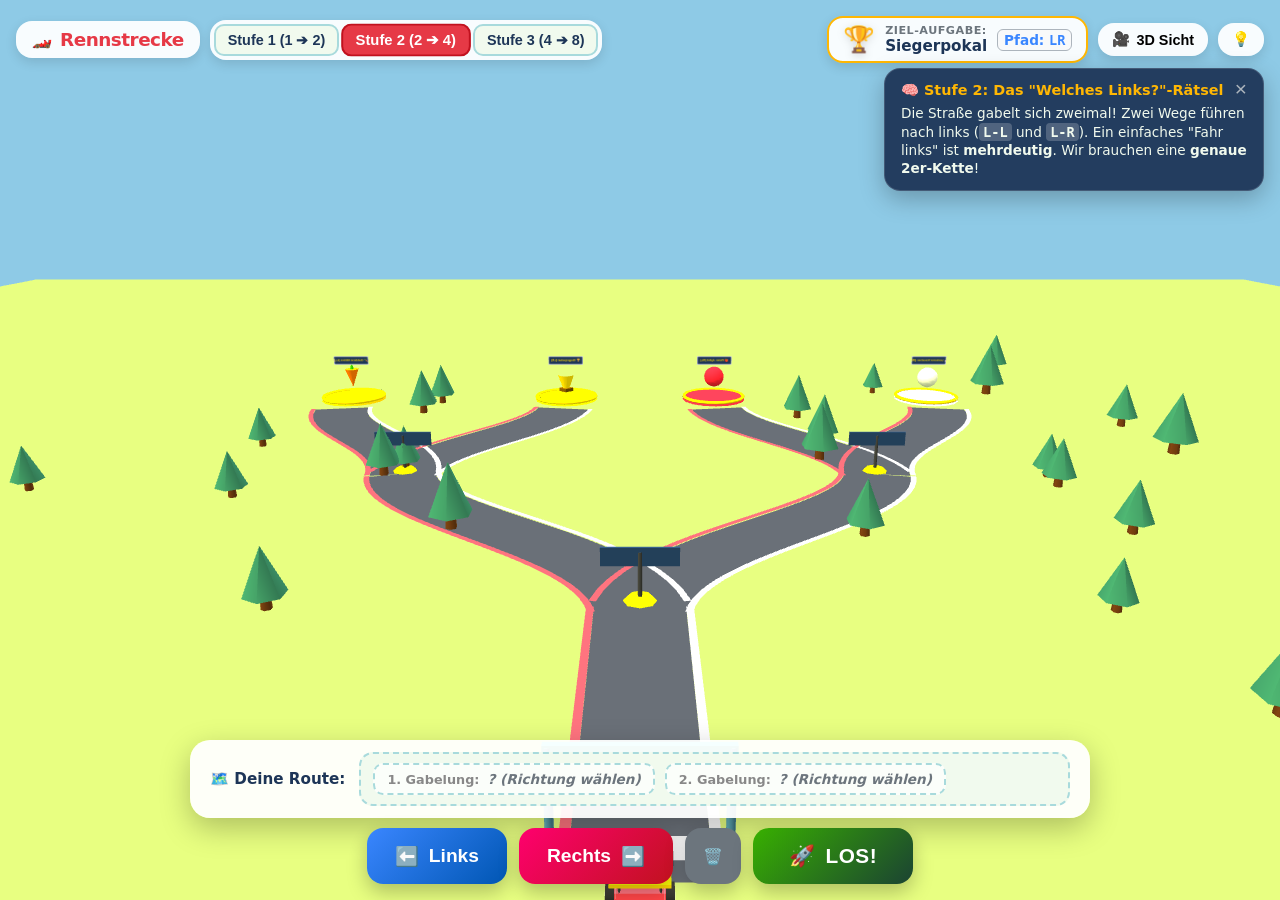
==== Rennstrecke/index.html @ ef8ac9f1 "Initialer Commit: Lernspiele für die Medienpädagogik Sammlung browserbasierter Unterrichtswerkzeuge " ====
<!DOCTYPE html>
<html lang="de">
<head>
  <meta charset="UTF-8">
  <meta name="viewport" content="width=device-width, initial-scale=1.0, maximum-scale=1.0, user-scalable=no">
  <title>Rennstrecke - Klassentier Kart (Medienpädagogik)</title>
  <link rel="stylesheet" href="css/style.css?v=3">
  <!-- Local Three.js r128 for 100% offline & reliable loading -->
  <script src="js/three.min.js"></script>
</head>
<body>

  <!-- Direct WebGL Canvas Element -->
  <canvas id="webgl-canvas"></canvas>

  <!-- HUD & Overlay Controls -->
  <div id="ui-overlay">
    
    <!-- Top Header & Level Bar -->
    <header class="top-bar">
      <div class="top-bar-left">
        <div class="app-title-card interactive">
          <span>🏎️</span>
          <h1>Rennstrecke</h1>
        </div>

        <div class="level-selector interactive">
          <button class="level-btn" data-level="1">Stufe 1 (1 ➔ 2)</button>
          <button class="level-btn active" data-level="2">Stufe 2 (2 ➔ 4)</button>
          <button class="level-btn" data-level="3">Stufe 3 (4 ➔ 8)</button>
        </div>
      </div>

      <div class="top-bar-right">
        <!-- Compact Mission Target Banner -->
        <div id="mission-banner" class="mission-card-compact interactive">
          <!-- Dynamically filled by app.js -->
        </div>

        <button id="btn-toggle-camera" class="camera-toggle-btn interactive" title="Kamera wechseln">
          <span>🎥</span>
          <span id="camera-mode-label">3D Sicht</span>
        </button>

        <button id="btn-toggle-info" class="info-toggle-btn interactive" title="Erklärung ein/ausblenden">
          <span>💡</span>
        </button>
      </div>
    </header>

    <!-- Floating Compact Pedagogical Note (Top-Right / Non-blocking) -->
    <aside id="pedagogical-note" class="pedagogical-box-floating interactive">
      <!-- Educational note / puzzle context -->
    </aside>

    <!-- Bottom Controls & Direction Card Bar -->
    <footer class="bottom-controls">
      
      <!-- Sequence Tray -->
      <div class="sequence-tray interactive">
        <div class="tray-label">🗺️ Deine Route:</div>
        <div id="cards-list" class="cards-container">
          <!-- Dynamically populated card chips -->
        </div>
      </div>

      <!-- Action & Direction Buttons -->
      <div id="card-controls-panel" class="action-buttons interactive">
        <button id="btn-add-left" class="btn-card-add btn-left">
          <span>⬅️</span> Links
        </button>
        <button id="btn-add-right" class="btn-card-add btn-right">
          Rechts <span>➡️</span>
        </button>
        <button id="btn-clear-cards" class="btn-card-add btn-clear" title="Karten löschen">
          <span>🗑️</span>
        </button>
        <button id="btn-start-race" class="btn-card-add btn-start">
          <span>🚀</span> LOS!
        </button>
      </div>

    </footer>

  </div>

  <!-- Feedback / Mission Result Modal -->
  <div id="feedback-modal" class="modal-overlay">
    <div class="modal-card">
      <h2 id="modal-title" class="modal-title">Super gemacht!</h2>
      <div id="modal-msg" class="modal-msg"></div>
      <div class="modal-actions">
        <button id="modal-close-btn" class="modal-btn modal-btn-secondary">Nochmal probieren</button>
        <button id="modal-next-btn" class="modal-btn modal-btn-primary">Nächste Mission 🏁</button>
      </div>
    </div>
  </div>

  <!-- Game Scripts -->
  <script src="js/track.js?v=7"></script>
  <script src="js/car.js?v=7"></script>
  <script src="js/app.js?v=7"></script>
</body>
</html>
---- Rennstrecke/css/style.css ----
/* =========================================================
   RENNSTRECKE - Styling & Responsive Layout
   ========================================================= */

:root {
  --primary-red: #e63946;
  --primary-yellow: #ffb703;
  --primary-blue: #3a86ff;
  --primary-green: #38b000;
  --bg-dark: #1d3557;
  --bg-card: rgba(255, 255, 255, 0.94);
  --text-dark: #2b2d42;
  --border-radius: 16px;
  --font-family: system-ui, -apple-system, BlinkMacSystemFont, 'Segoe UI', Roboto, Helvetica, Arial, sans-serif;
}

* {
  box-sizing: border-box;
  margin: 0;
  padding: 0;
  user-select: none;
  -webkit-user-select: none;
  -webkit-tap-highlight-color: transparent;
}

body, html {
  width: 100%;
  height: 100%;
  overflow: hidden;
  font-family: var(--font-family);
  background-color: #8ecae6;
  color: var(--text-dark);
}

#webgl-canvas {
  position: absolute;
  top: 0;
  left: 0;
  width: 100vw;
  height: 100vh;
  display: block;
  z-index: 0;
}

/* =========================================================
   HUD & OVERLAYS
   ========================================================= */

#ui-overlay {
  position: absolute;
  top: 0;
  left: 0;
  width: 100%;
  height: 100%;
  z-index: 10;
  pointer-events: none;
  display: flex;
  flex-direction: column;
  justify-content: space-between;
  padding: 16px;
}

.interactive {
  pointer-events: auto;
}

/* Top Bar: Title, Level Selector & Target */
.top-bar {
  display: flex;
  justify-content: space-between;
  align-items: center;
  gap: 12px;
  flex-wrap: wrap;
  width: 100%;
}

.top-bar-left, .top-bar-right {
  display: flex;
  align-items: center;
  gap: 10px;
  flex-wrap: wrap;
}

.app-title-card {
  background: var(--bg-card);
  padding: 8px 16px;
  border-radius: var(--border-radius);
  box-shadow: 0 4px 12px rgba(0,0,0,0.12);
  display: flex;
  align-items: center;
  gap: 8px;
}

.app-title-card h1 {
  font-size: 1.15rem;
  font-weight: 800;
  color: var(--primary-red);
  letter-spacing: -0.5px;
}

.level-selector {
  display: flex;
  background: var(--bg-card);
  padding: 4px;
  border-radius: var(--border-radius);
  box-shadow: 0 4px 12px rgba(0,0,0,0.12);
  gap: 4px;
}

.level-btn {
  background: #f1faee;
  border: 2px solid #a8dadc;
  border-radius: 10px;
  padding: 6px 12px;
  font-size: 0.9rem;
  font-weight: 700;
  color: var(--bg-dark);
  cursor: pointer;
  transition: all 0.15s ease;
}

.level-btn:hover {
  background: #e2f0d9;
}

.level-btn.active {
  background: var(--primary-red);
  color: #fff;
  border-color: #c1121f;
  transform: scale(1.03);
}

/* Compact Mission Target Card in Top Bar */
.mission-card-compact {
  background: var(--bg-card);
  border: 2px solid var(--primary-yellow);
  padding: 6px 14px;
  border-radius: var(--border-radius);
  box-shadow: 0 4px 12px rgba(0,0,0,0.12);
  display: flex;
  align-items: center;
  gap: 10px;
}

.mission-icon {
  font-size: 1.6rem;
  line-height: 1;
  filter: drop-shadow(0 2px 4px rgba(0,0,0,0.15));
}

.mission-text {
  display: flex;
  flex-direction: column;
}

.mission-label {
  font-size: 0.7rem;
  text-transform: uppercase;
  font-weight: 800;
  color: #6c757d;
  letter-spacing: 0.5px;
}

.mission-text strong {
  font-size: 0.95rem;
  color: var(--bg-dark);
}

.mission-code-hint {
  background: #f8f9fa;
  border: 1px solid #adb5bd;
  padding: 2px 6px;
  border-radius: 6px;
  font-size: 0.85rem;
  font-weight: 800;
  color: var(--primary-blue);
}

.camera-toggle-btn, .info-toggle-btn {
  background: var(--bg-card);
  border: none;
  border-radius: var(--border-radius);
  padding: 8px 14px;
  font-size: 0.9rem;
  font-weight: 700;
  cursor: pointer;
  box-shadow: 0 4px 12px rgba(0,0,0,0.12);
  display: flex;
  align-items: center;
  gap: 6px;
  transition: background 0.15s ease, transform 0.1s ease;
}

.camera-toggle-btn:hover, .info-toggle-btn:hover {
  background: #fff;
  transform: translateY(-1px);
}

.camera-toggle-btn:active, .info-toggle-btn:active {
  transform: scale(0.96);
}

/* Floating Pedagogical Note - Docked non-intrusively in top right */
.pedagogical-box-floating {
  position: absolute;
  top: 68px;
  right: 16px;
  max-width: 380px;
  background: rgba(29, 53, 87, 0.94);
  backdrop-filter: blur(8px);
  -webkit-backdrop-filter: blur(8px);
  color: #f1faee;
  padding: 12px 16px;
  border-radius: var(--border-radius);
  font-size: 0.85rem;
  line-height: 1.35;
  box-shadow: 0 8px 24px rgba(0,0,0,0.25);
  border: 1px solid rgba(255,255,255,0.15);
  transition: opacity 0.2s ease, transform 0.2s ease;
  z-index: 20;
}

.pedagogical-box-floating.hidden {
  opacity: 0;
  pointer-events: none;
  transform: translateY(-8px);
}

.pedagogical-box-floating .note-title {
  font-weight: 800;
  color: var(--primary-yellow);
  margin-bottom: 4px;
  font-size: 0.9rem;
}

.pedagogical-box-floating code {
  background: rgba(255,255,255,0.2);
  padding: 1px 4px;
  border-radius: 4px;
  font-weight: bold;
}

/* Bottom Controls: Sequence Bar & Direction Cards */
.bottom-controls {
  display: flex;
  flex-direction: column;
  gap: 10px;
  align-items: center;
  width: 100%;
}

.sequence-tray {
  background: var(--bg-card);
  padding: 12px 20px;
  border-radius: 20px;
  box-shadow: 0 10px 30px rgba(0,0,0,0.25);
  display: flex;
  align-items: center;
  gap: 14px;
  max-width: 900px;
  width: 100%;
}

.tray-label {
  font-weight: 800;
  font-size: 0.95rem;
  color: var(--bg-dark);
  white-space: nowrap;
}

.cards-container {
  flex: 1;
  display: flex;
  gap: 10px;
  min-height: 54px;
  align-items: center;
  background: #f1faee;
  border: 2px dashed #a8dadc;
  border-radius: 14px;
  padding: 6px 12px;
  overflow-x: auto;
}

.empty-hint {
  color: #6c757d;
  font-size: 0.9rem;
  font-style: italic;
}

.seq-card {
  background: #fff;
  border-radius: 10px;
  padding: 6px 12px;
  display: flex;
  align-items: center;
  gap: 8px;
  font-weight: 700;
  font-size: 0.95rem;
  box-shadow: 0 3px 6px rgba(0,0,0,0.12);
  border: 2px solid transparent;
  animation: popIn 0.2s ease-out;
}

.seq-slot-empty {
  border: 2px dashed #a8dadc;
  background: rgba(255, 255, 255, 0.7);
  color: #6c757d;
  box-shadow: none;
}

.step-empty-text {
  font-size: 0.85rem;
  font-weight: 600;
  font-style: italic;
}

.note-close-btn {
  position: absolute;
  top: 8px;
  right: 10px;
  background: none;
  border: none;
  color: #adb5bd;
  font-size: 1.3rem;
  line-height: 1;
  cursor: pointer;
  padding: 2px 6px;
}

.note-close-btn:hover {
  color: #fff;
}

@keyframes popIn {
  0% { transform: scale(0.6); opacity: 0; }
  100% { transform: scale(1); opacity: 1; }
}

.card-left {
  border-color: var(--primary-blue);
  color: var(--primary-blue);
}

.card-right {
  border-color: var(--primary-red);
  color: var(--primary-red);
}

.step-num {
  font-size: 0.8rem;
  color: #888;
}

.remove-btn {
  background: none;
  border: none;
  font-size: 1.2rem;
  color: #999;
  cursor: pointer;
  padding: 0 4px;
}

.remove-btn:hover {
  color: var(--primary-red);
}

/* Action Buttons */
.action-buttons {
  display: flex;
  gap: 12px;
  justify-content: center;
  width: 100%;
}

.btn-card-add {
  padding: 16px 28px;
  font-size: 1.2rem;
  font-weight: 800;
  border-radius: 16px;
  border: none;
  color: #fff;
  cursor: pointer;
  box-shadow: 0 8px 20px rgba(0,0,0,0.25);
  display: flex;
  align-items: center;
  gap: 10px;
  transition: transform 0.1s ease;
}

.btn-card-add:active {
  transform: scale(0.95);
}

.btn-left {
  background: linear-gradient(135deg, #3a86ff, #0056b3);
}

.btn-right {
  background: linear-gradient(135deg, #ff006e, #c1121f);
}

.btn-start {
  background: linear-gradient(135deg, #38b000, #1b4332);
  font-size: 1.3rem;
  padding: 16px 36px;
  letter-spacing: 0.5px;
}

.btn-clear {
  background: #6c757d;
  font-size: 1rem;
  padding: 12px 18px;
}

/* =========================================================
   MODAL / POPUP
   ========================================================= */

.modal-overlay {
  position: absolute;
  top: 0;
  left: 0;
  width: 100%;
  height: 100%;
  background: rgba(0, 0, 0, 0.65);
  display: flex;
  justify-content: center;
  align-items: center;
  z-index: 100;
  opacity: 0;
  pointer-events: none;
  transition: opacity 0.25s ease;
}

.modal-overlay.visible {
  opacity: 1;
  pointer-events: auto;
}

.modal-card {
  background: #fff;
  padding: 30px;
  border-radius: 24px;
  max-width: 500px;
  width: 90%;
  box-shadow: 0 20px 40px rgba(0,0,0,0.35);
  text-align: center;
  transform: scale(0.9);
  transition: transform 0.25s cubic-bezier(0.175, 0.885, 0.32, 1.275);
}

.modal-overlay.visible .modal-card {
  transform: scale(1);
}

.modal-title {
  font-size: 1.8rem;
  font-weight: 800;
  margin-bottom: 14px;
}

.modal-msg {
  font-size: 1.05rem;
  line-height: 1.5;
  color: var(--text-dark);
  margin-bottom: 24px;
}

.pedagogy-feedback {
  margin-top: 14px;
  background: #e9ecef;
  padding: 10px 14px;
  border-radius: 12px;
  font-size: 0.95rem;
  color: var(--bg-dark);
  font-weight: 600;
}

.modal-actions {
  display: flex;
  gap: 12px;
  justify-content: center;
}

.modal-btn {
  padding: 12px 24px;
  border-radius: 14px;
  border: none;
  font-size: 1.1rem;
  font-weight: 700;
  cursor: pointer;
}

.modal-btn-primary {
  background: var(--primary-green);
  color: #fff;
}

.modal-btn-secondary {
  background: #dee2e6;
  color: var(--text-dark);
}

/* =========================================================
   RESPONSIVE ADJUSTMENTS FOR TABLETS / MOBILE
   ========================================================= */
@media (max-width: 768px) {
  .top-bar {
    flex-direction: column;
    align-items: flex-start;
  }
  .action-buttons {
    flex-wrap: wrap;
  }
  .btn-card-add {
    padding: 12px 18px;
    font-size: 1rem;
  }
}
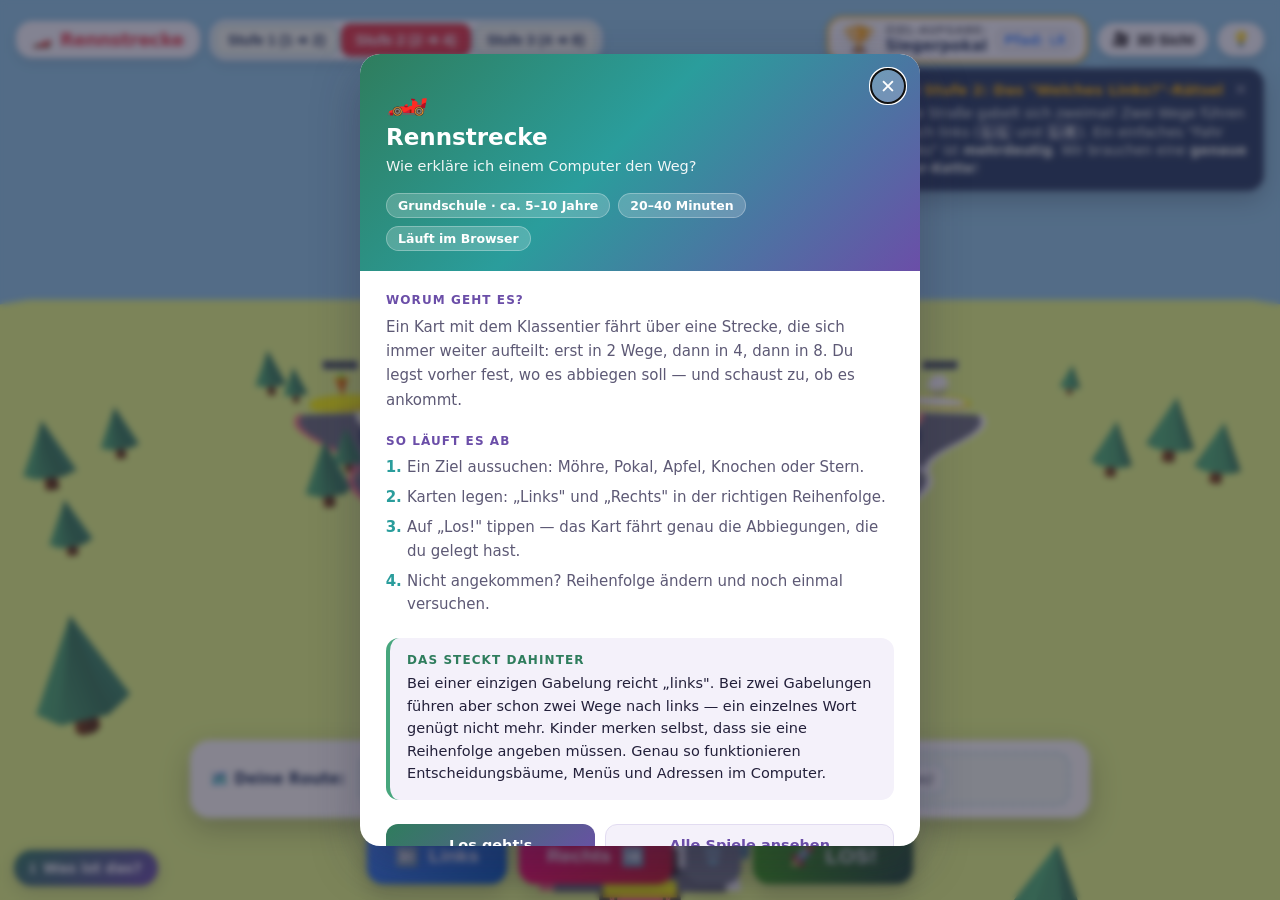
==== commit 2c05b53e: "Linktree als Startseite und Info-Reiter in jedem Spiel - index.html: Übersichtsseite mit Erklärung, " ====
--- a/Rennstrecke/index.html
+++ b/Rennstrecke/index.html
@@ -100,5 +100,7 @@
   <script src="js/track.js?v=7"></script>
   <script src="js/car.js?v=7"></script>
   <script src="js/app.js?v=7"></script>
+  <!-- Info-Reiter: erklaert das Spiel beim ersten Aufruf -->
+  <script src="js/info-overlay.js"></script>
 </body>
 </html>
